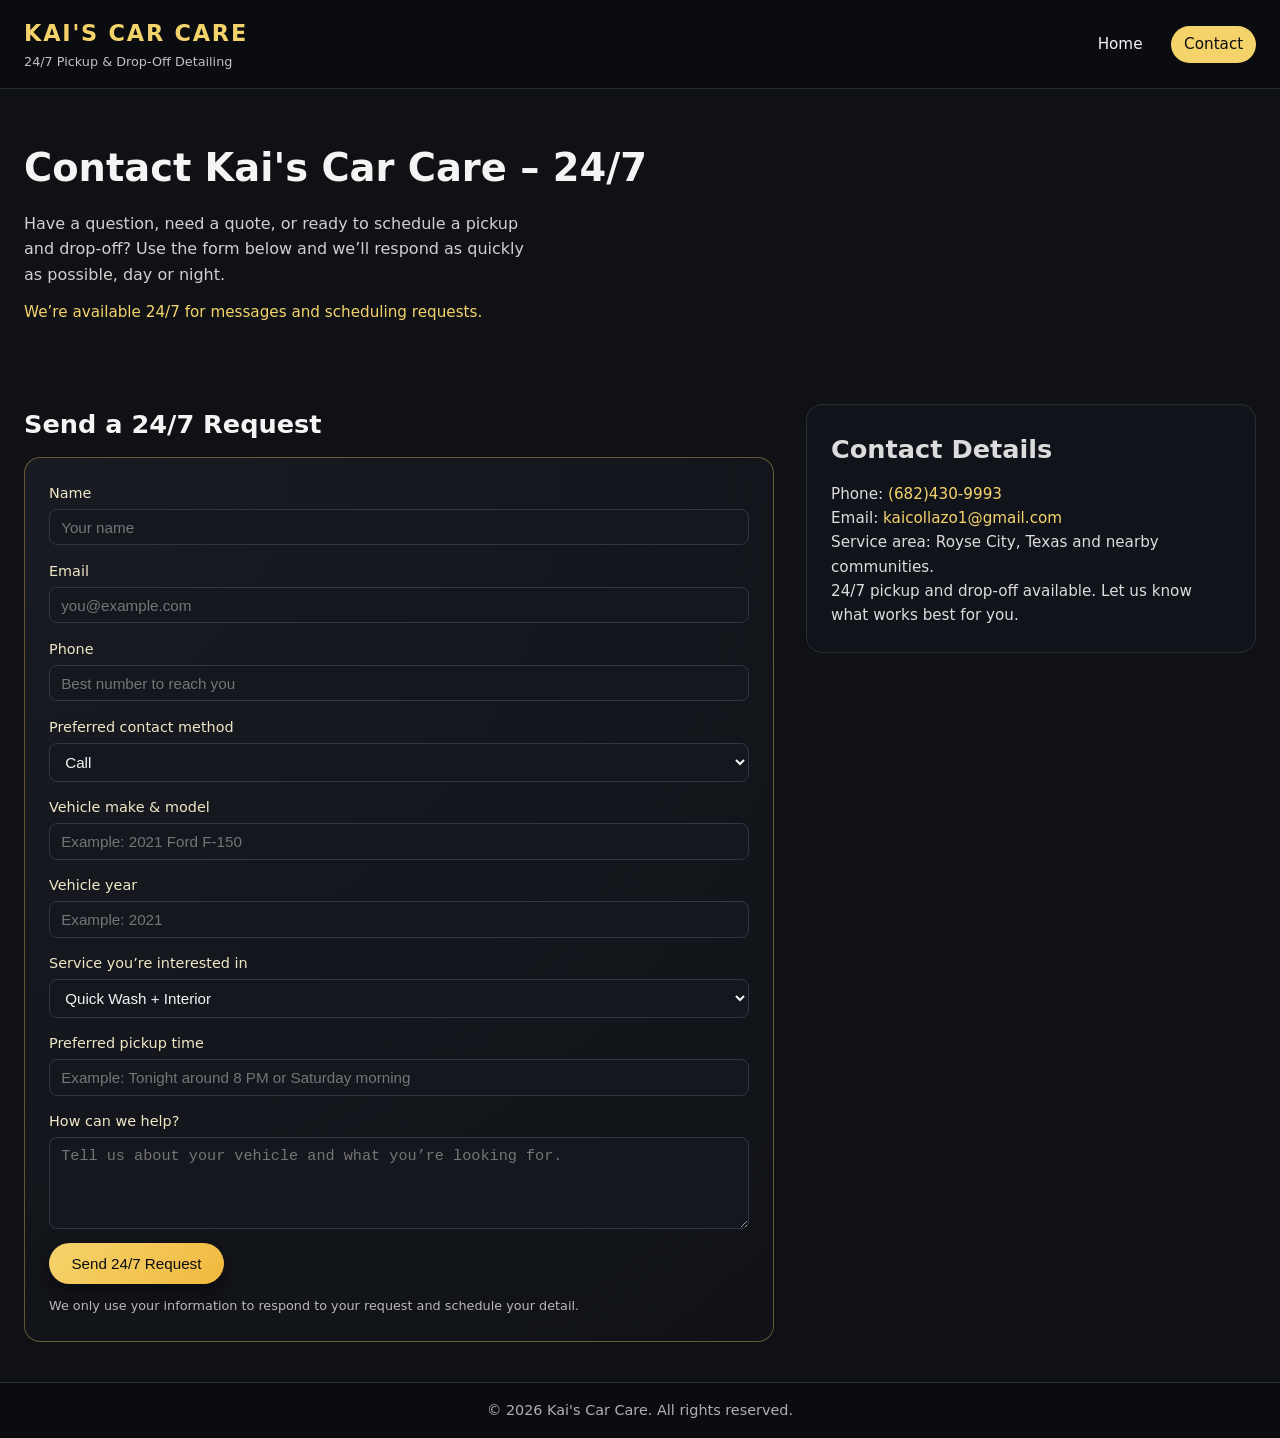
==== contact.html @ ed15dd49 "Add files via upload" ====
<!DOCTYPE html>
<html lang="en">
<head>
    <meta charset="UTF-8">
    <meta name="viewport" content="width=device-width, initial-scale=1.0">
    <title>Contact Kai's Car Care – 24/7 Detailing</title>
    <link rel="stylesheet" href="style.css">
</head>
<body>
    <header class="site-header">
        <div class="logo">
            <span class="logo-main">Kai's Car Care</span>
            <span class="logo-sub">24/7 Pickup & Drop-Off Detailing</span>
        </div>
        <nav class="nav">
            <a href="index.html" class="nav-link">Home</a>
            <a href="contact.html" class="nav-link active">Contact</a>
        </nav>
    </header>

    <main>
        <!-- Contact Hero -->
        <section class="hero hero-inner">
            <div class="hero-text">
                <h1>Contact Kai's Car Care – 24/7</h1>
                <p class="hero-subtitle">
                    Have a question, need a quote, or ready to schedule a pickup and drop-off? Use the form below and we’ll respond as quickly as possible, day or night.
                </p>
                <p class="hero-tagline">
                    We’re available 24/7 for messages and scheduling requests.
                </p>
            </div>
        </section>

        <!-- Contact Section -->
        <section class="section contact-section">
            <div class="contact-grid">
                <!-- Form -->
                <div class="contact-form-wrapper">
                    <h2>Send a 24/7 Request</h2>
                    <form class="contact-form" action="https://formsubmit.co/kaicollazo1@gmail.com" method="POST">
                        <input type="hidden" name="_subject" value="New Kai's Car Care inquiry">
<input type="hidden" name="_captcha" value="false">
<input type="hidden" name="_template" value="table">
                        <div class="form-row">
                            <label for="name">Name</label>
                            <input type="text" id="name" name="name" placeholder="Your name">
                        </div>

                        <div class="form-row">
                            <label for="email">Email</label>
                            <input type="email" id="email" name="email" placeholder="you@example.com">
                        </div>

                        <div class="form-row">
                            <label for="phone">Phone</label>
                            <input type="tel" id="phone" name="phone" placeholder="Best number to reach you">
                        </div>

                        <div class="form-row">
                            <label for="contact-method">Preferred contact method</label>
                            <select id="contact-method" name="contact-method">
                                <option value="call">Call</option>
                                <option value="text">Text</option>
                                <option value="email">Email</option>
                            </select>
                        </div>

                        <div class="form-row">
                            <label for="vehicle-make-model">Vehicle make &amp; model</label>
                            <input type="text" id="vehicle-make-model" name="vehicle-make-model" placeholder="Example: 2021 Ford F-150">
                        </div>

                        <div class="form-row">
                            <label for="vehicle-year">Vehicle year</label>
                            <input type="text" id="vehicle-year" name="vehicle-year" placeholder="Example: 2021">
                        </div>

                        <div class="form-row">
                            <label for="service">Service you’re interested in</label>
                            <select id="service" name="service">
                                <option value="quick-wash-interior">Quick Wash + Interior</option>
                                <option value="interior-refresh">Interior Refresh</option>
                                <option value="interior-deep-clean">Interior Deep Clean</option>
                                <option value="full-detail">Full Detail</option>
                                <option value="bike-wash-detail">Bike Wash &amp; Detail</option>
                                <option value="not-sure">Not sure / Please recommend</option>
                            </select>
                        </div>

                        <div class="form-row">
                            <label for="pickup-time">Preferred pickup time</label>
                            <input type="text" id="pickup-time" name="pickup-time" placeholder="Example: Tonight around 8 PM or Saturday morning">
                        </div>

                        <div class="form-row">
                            <label for="message">How can we help?</label>
                            <textarea id="message" name="message" rows="4" placeholder="Tell us about your vehicle and what you’re looking for."></textarea>
                        </div>

                        <button type="submit" class="btn btn-primary">Send 24/7 Request</button>

                        <p class="form-note">
                            We only use your information to respond to your request and schedule your detail.
                        </p>
                    </form>
                </div>

                <!-- Contact Info -->
                <div class="contact-info">
                    <h2>Contact Details</h2>
                    <p>
                        Phone: <span class="highlight">(682)430-9993</span><br>
                        Email: <span class="highlight">kaicollazo1@gmail.com</span>
                    </p>
                    <p>
                        Service area: Royse City, Texas and nearby communities.
                    </p>
                    <p>
                        24/7 pickup and drop-off available. Let us know what works best for you.
                    </p>
                </div>
            </div>
        </section>
    </main>

    <footer class="site-footer">
        <p>&copy; <span id="year"></span> Kai's Car Care. All rights reserved.</p>
    </footer>

    <script src="script.js"></script>
</body>
</html>
---- style.css ----
/* Base styles */
* {
    box-sizing: border-box;
    margin: 0;
    padding: 0;
}

body {
    font-family: system-ui, -apple-system, BlinkMacSystemFont, "Segoe UI", sans-serif;
    background-color: #0f1115; /* charcoal */
    color: #f4f4f4;
    line-height: 1.6;
}

a {
    color: inherit;
    text-decoration: none;
}

img {
    max-width: 100%;
    display: block;
}

/* Layout containers */
.site-header,
.site-footer {
    background-color: #0b0c10;
    border-bottom: 1px solid #2a2d33;
    padding: 1rem 1.5rem;
}

.site-footer {
    border-top: 1px solid #2a2d33;
    border-bottom: none;
    text-align: center;
    font-size: 0.9rem;
    color: #b0b0b0;
}

.site-header {
    display: flex;
    align-items: center;
    justify-content: space-between;
    position: sticky;
    top: 0;
    z-index: 100;
}

.logo {
    display: flex;
    flex-direction: column;
}

.logo-main {
    font-size: 1.4rem;
    letter-spacing: 0.08em;
    text-transform: uppercase;
    font-weight: 600;
    color: #f5d36b; /* gold */
}

.logo-sub {
    font-size: 0.8rem;
    color: #c2c2c2;
}

.nav {
    display: flex;
    gap: 1rem;
}

.nav-link {
    font-size: 0.95rem;
    padding: 0.4rem 0.8rem;
    border-radius: 999px;
    transition: background-color 0.2s ease, color 0.2s ease;
}

.nav-link:hover {
    background-color: #1c1f26;
}

.nav-link.active {
    background-color: #f5d36b;
    color: #0b0c10;
}

/* Hero */
.hero {
    display: grid;
    grid-template-columns: minmax(0, 1.2fr) minmax(0, 1fr);
    gap: 2rem;
    padding: 3rem 1.5rem 2rem;
    align-items: center;
}

.hero-inner {
    grid-template-columns: minmax(0, 1fr);
}

.hero-text h1 {
    font-size: clamp(2rem, 3vw, 2.8rem);
    margin-bottom: 0.75rem;
}

.hero-subtitle {
    font-size: 1rem;
    color: #d0d0d0;
    max-width: 32rem;
    margin-bottom: 0.75rem;
}

.hero-tagline {
    font-size: 0.95rem;
    color: #f5d36b;
    margin-bottom: 1.5rem;
}

.hero-buttons {
    display: flex;
    flex-wrap: wrap;
    gap: 0.75rem;
}

/* Buttons */
.btn {
    display: inline-flex;
    align-items: center;
    justify-content: center;
    padding: 0.75rem 1.4rem;
    border-radius: 999px;
    font-size: 0.95rem;
    font-weight: 500;
    cursor: pointer;
    border: none;
    transition: transform 0.15s ease, box-shadow 0.15s ease, background-color 0.15s ease, color 0.15s ease;
    white-space: nowrap;
}

.btn-primary {
    background: linear-gradient(135deg, #f5d36b, #f1b93f);
    color: #0b0c10;
    box-shadow: 0 8px 20px rgba(0, 0, 0, 0.5);
}

.btn-primary:hover {
    transform: translateY(-1px);
    box-shadow: 0 12px 24px rgba(0, 0, 0, 0.7);
}

.btn-secondary {
    background-color: transparent;
    border: 1px solid #f5d36b;
    color: #f5d36b;
}

.btn-secondary:hover {
    background-color: #f5d36b;
    color: #0b0c10;
}

/* Slider */
.slider {
    position: relative;
    overflow: hidden;
    border-radius: 16px;
    background-color: #1a1c22;
    min-height: 260px;
}

.slide {
    position: absolute;
    inset: 0;
    opacity: 0;
    transition: opacity 0.5s ease;
    display: flex;
    flex-direction: column;
}

.slide.active {
    opacity: 1;
    position: relative;
}

.slide-image {
    flex: 1;
    background-size: cover;
    background-position: center;
}

.slide-caption {
    padding: 0.75rem 1rem;
    background: linear-gradient(to right, rgba(11, 12, 16, 0.9), rgba(11, 12, 16, 0.5));
    font-size: 0.9rem;
    color: #f4f4f4;
}

.slider-btn {
    position: absolute;
    top: 50%;
    transform: translateY(-50%);
    background-color: rgba(15, 17, 21, 0.8);
    border: 1px solid rgba(245, 211, 107, 0.5);
    color: #f5d36b;
    width: 32px;
    height: 32px;
    border-radius: 999px;
    display: flex;
    align-items: center;
    justify-content: center;
    cursor: pointer;
    font-size: 1.1rem;
    transition: background-color 0.15s ease, transform 0.15s ease;
}

.slider-btn:hover {
    background-color: rgba(245, 211, 107, 0.9);
    color: #0b0c10;
    transform: translateY(-50%) scale(1.05);
}

.slider-btn.prev {
    left: 10px;
}

.slider-btn.next {
    right: 10px;
}

/* Sections */
.section {
    padding: 2.5rem 1.5rem;
}

.section-alt {
    background-color: #11131a;
}

.section h2 {
    font-size: 1.6rem;
    margin-bottom: 0.75rem;
}

.section-intro {
    color: #d0d0d0;
    max-width: 36rem;
    margin-bottom: 1.75rem;
}

/* Cards */
.card-grid {
    display: grid;
    grid-template-columns: repeat(auto-fit, minmax(240px, 1fr));
    gap: 1.5rem;
    margin-bottom: 1.5rem;
}

.card {
    background: radial-gradient(circle at top left, #191b22, #101218);
    border-radius: 16px;
    padding: 1.25rem 1.25rem 1.5rem;
    border: 1px solid rgba(245, 211, 107, 0.35);
    box-shadow: 0 14px 28px rgba(0, 0, 0, 0.6);
}

.card h3 {
    font-size: 1.1rem;
    margin-bottom: 0.5rem;
    color: #fdf7dd;
}

.card-text {
    font-size: 0.95rem;
    color: #dcdcdc;
}

/* Features list */
.features {
    list-style: none;
    margin-top: 0.5rem;
}

.features li {
    position: relative;
    padding-left: 1.4rem;
    margin-bottom: 0.5rem;
    font-size: 0.95rem;
    color: #dcdcdc;
}

.features li::before {
    content: "•";
    position: absolute;
    left: 0;
    top: 0;
    color: #f5d36b;
}

/* Final CTA */
.final-cta {
    text-align: center;
}

.final-cta h3 {
    font-size: 1.4rem;
    margin-bottom: 0.5rem;
}

/* Contact */
.contact-section {
    padding-top: 1.5rem;
}

.contact-grid {
    display: grid;
    gap: 2rem;
    grid-template-columns: minmax(0, 2fr) minmax(0, 1.2fr);
    align-items: flex-start;
}

.contact-form-wrapper h2,
.contact-info h2 {
    margin-bottom: 0.75rem;
}

.contact-form {
    background: radial-gradient(circle at top left, #191b22, #101218);
    border-radius: 16px;
    padding: 1.5rem;
    border: 1px solid rgba(245, 211, 107, 0.35);
}

.form-row {
    display: flex;
    flex-direction: column;
    margin-bottom: 0.9rem;
}

.form-row label {
    font-size: 0.9rem;
    margin-bottom: 0.25rem;
    color: #f0e7c6;
}

.form-row input,
.form-row select,
.form-row textarea {
    padding: 0.55rem 0.7rem;
    border-radius: 8px;
    border: 1px solid #333542;
    background-color: #14171e;
    color: #f4f4f4;
    font-size: 0.95rem;
    outline: none;
}

.form-row input:focus,
.form-row select:focus,
.form-row textarea:focus {
    border-color: #f5d36b;
    box-shadow: 0 0 0 1px rgba(245, 211, 107, 0.4);
}

.form-note {
    font-size: 0.8rem;
    color: #b8b8b8;
    margin-top: 0.75rem;
}

.contact-info {
    background-color: #11131a;
    border-radius: 16px;
    padding: 1.5rem;
    border: 1px solid #2a2d33;
    font-size: 0.95rem;
    color: #dcdcdc;
}

.highlight {
    color: #f5d36b;
}

/* Responsive */
@media (max-width: 900px) {
    .hero {
        grid-template-columns: minmax(0, 1fr);
    }

    .contact-grid {
        grid-template-columns: minmax(0, 1fr);
    }

    .site-header {
        flex-direction: column;
        align-items: flex-start;
        gap: 0.75rem;
    }
}

@media (max-width: 600px) {
    .section,
    .hero {
        padding: 2rem 1rem;
    }

    .nav {
        width: 100%;
        justify-content: flex-start;
    }
}
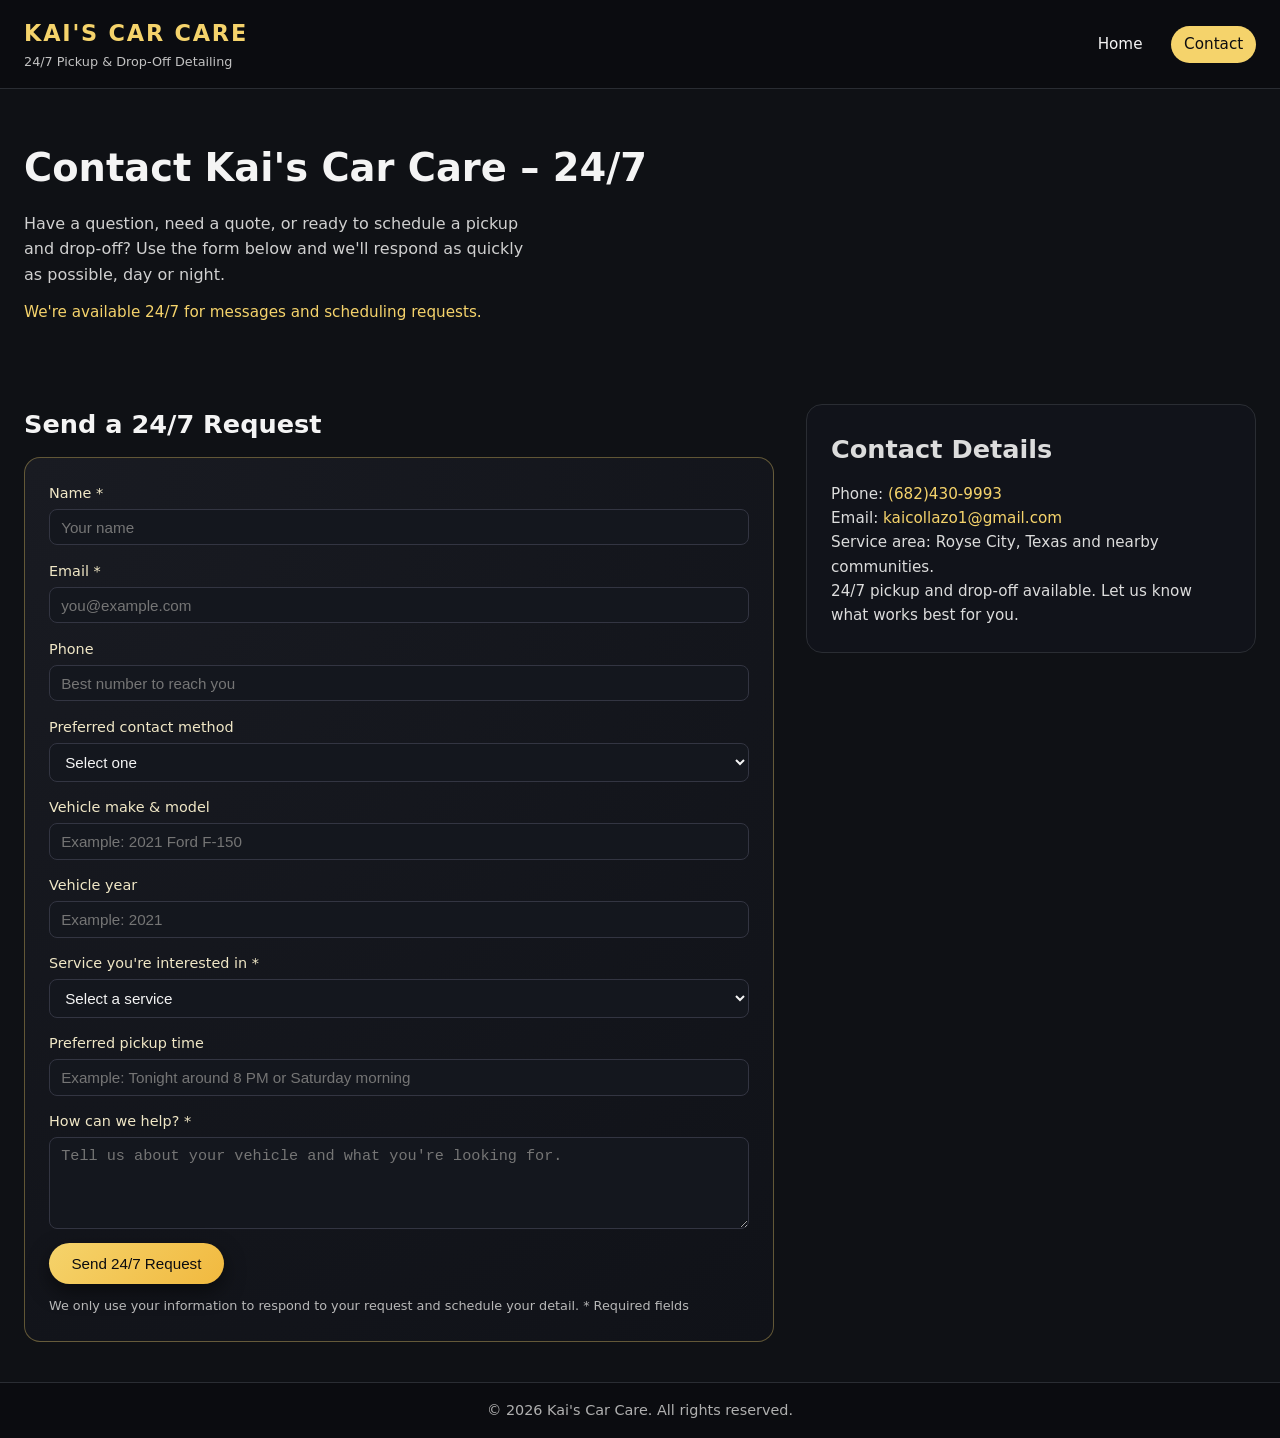
==== commit 3eeda9fd: "Enhance contact form with required fields and text updates Updated contact form to include required " ====
--- a/contact.html
+++ b/contact.html
@@ -24,10 +24,10 @@
             <div class="hero-text">
                 <h1>Contact Kai's Car Care – 24/7</h1>
                 <p class="hero-subtitle">
-                    Have a question, need a quote, or ready to schedule a pickup and drop-off? Use the form below and we’ll respond as quickly as possible, day or night.
+                    Have a question, need a quote, or ready to schedule a pickup and drop-off? Use the form below and we'll respond as quickly as possible, day or night.
                 </p>
                 <p class="hero-tagline">
-                    We’re available 24/7 for messages and scheduling requests.
+                    We're available 24/7 for messages and scheduling requests.
                 </p>
             </div>
         </section>
@@ -40,16 +40,19 @@
                     <h2>Send a 24/7 Request</h2>
                     <form class="contact-form" action="https://formsubmit.co/kaicollazo1@gmail.com" method="POST">
                         <input type="hidden" name="_subject" value="New Kai's Car Care inquiry">
-<input type="hidden" name="_captcha" value="false">
-<input type="hidden" name="_template" value="table">
+                        <input type="hidden" name="_captcha" value="false">
+                        <input type="hidden" name="_template" value="table">
+                        <input type="hidden" name="_url" value="https://kaicollazo.github.io/contact.html">
+                        <input type="hidden" name="_next" value="https://kaicollazo.github.io/thanks.html">
+                        
                         <div class="form-row">
-                            <label for="name">Name</label>
-                            <input type="text" id="name" name="name" placeholder="Your name">
+                            <label for="name">Name <span class="required">*</span></label>
+                            <input type="text" id="name" name="name" placeholder="Your name" required>
                         </div>
 
                         <div class="form-row">
-                            <label for="email">Email</label>
-                            <input type="email" id="email" name="email" placeholder="you@example.com">
+                            <label for="email">Email <span class="required">*</span></label>
+                            <input type="email" id="email" name="email" placeholder="you@example.com" required>
                         </div>
 
                         <div class="form-row">
@@ -59,7 +62,8 @@
 
                         <div class="form-row">
                             <label for="contact-method">Preferred contact method</label>
-                            <select id="contact-method" name="contact-method">
+                            <select id="contact-method" name="contact-method" required>
+                                <option value="">Select one</option>
                                 <option value="call">Call</option>
                                 <option value="text">Text</option>
                                 <option value="email">Email</option>
@@ -67,7 +71,7 @@
                         </div>
 
                         <div class="form-row">
-                            <label for="vehicle-make-model">Vehicle make &amp; model</label>
+                            <label for="vehicle-make-model">Vehicle make & model</label>
                             <input type="text" id="vehicle-make-model" name="vehicle-make-model" placeholder="Example: 2021 Ford F-150">
                         </div>
 
@@ -77,13 +81,14 @@
                         </div>
 
                         <div class="form-row">
-                            <label for="service">Service you’re interested in</label>
-                            <select id="service" name="service">
+                            <label for="service">Service you're interested in <span class="required">*</span></label>
+                            <select id="service" name="service" required>
+                                <option value="">Select a service</option>
                                 <option value="quick-wash-interior">Quick Wash + Interior</option>
                                 <option value="interior-refresh">Interior Refresh</option>
                                 <option value="interior-deep-clean">Interior Deep Clean</option>
                                 <option value="full-detail">Full Detail</option>
-                                <option value="bike-wash-detail">Bike Wash &amp; Detail</option>
+                                <option value="bike-wash-detail">Bike Wash & Detail</option>
                                 <option value="not-sure">Not sure / Please recommend</option>
                             </select>
                         </div>
@@ -94,14 +99,14 @@
                         </div>
 
                         <div class="form-row">
-                            <label for="message">How can we help?</label>
-                            <textarea id="message" name="message" rows="4" placeholder="Tell us about your vehicle and what you’re looking for."></textarea>
+                            <label for="message">How can we help? <span class="required">*</span></label>
+                            <textarea id="message" name="message" rows="4" placeholder="Tell us about your vehicle and what you're looking for." required></textarea>
                         </div>
 
                         <button type="submit" class="btn btn-primary">Send 24/7 Request</button>
 
                         <p class="form-note">
-                            We only use your information to respond to your request and schedule your detail.
+                            We only use your information to respond to your request and schedule your detail. <span class="required">* Required fields</span>
                         </p>
                     </form>
                 </div>
@@ -130,4 +135,4 @@
 
     <script src="script.js"></script>
 </body>
-</html>+</html>
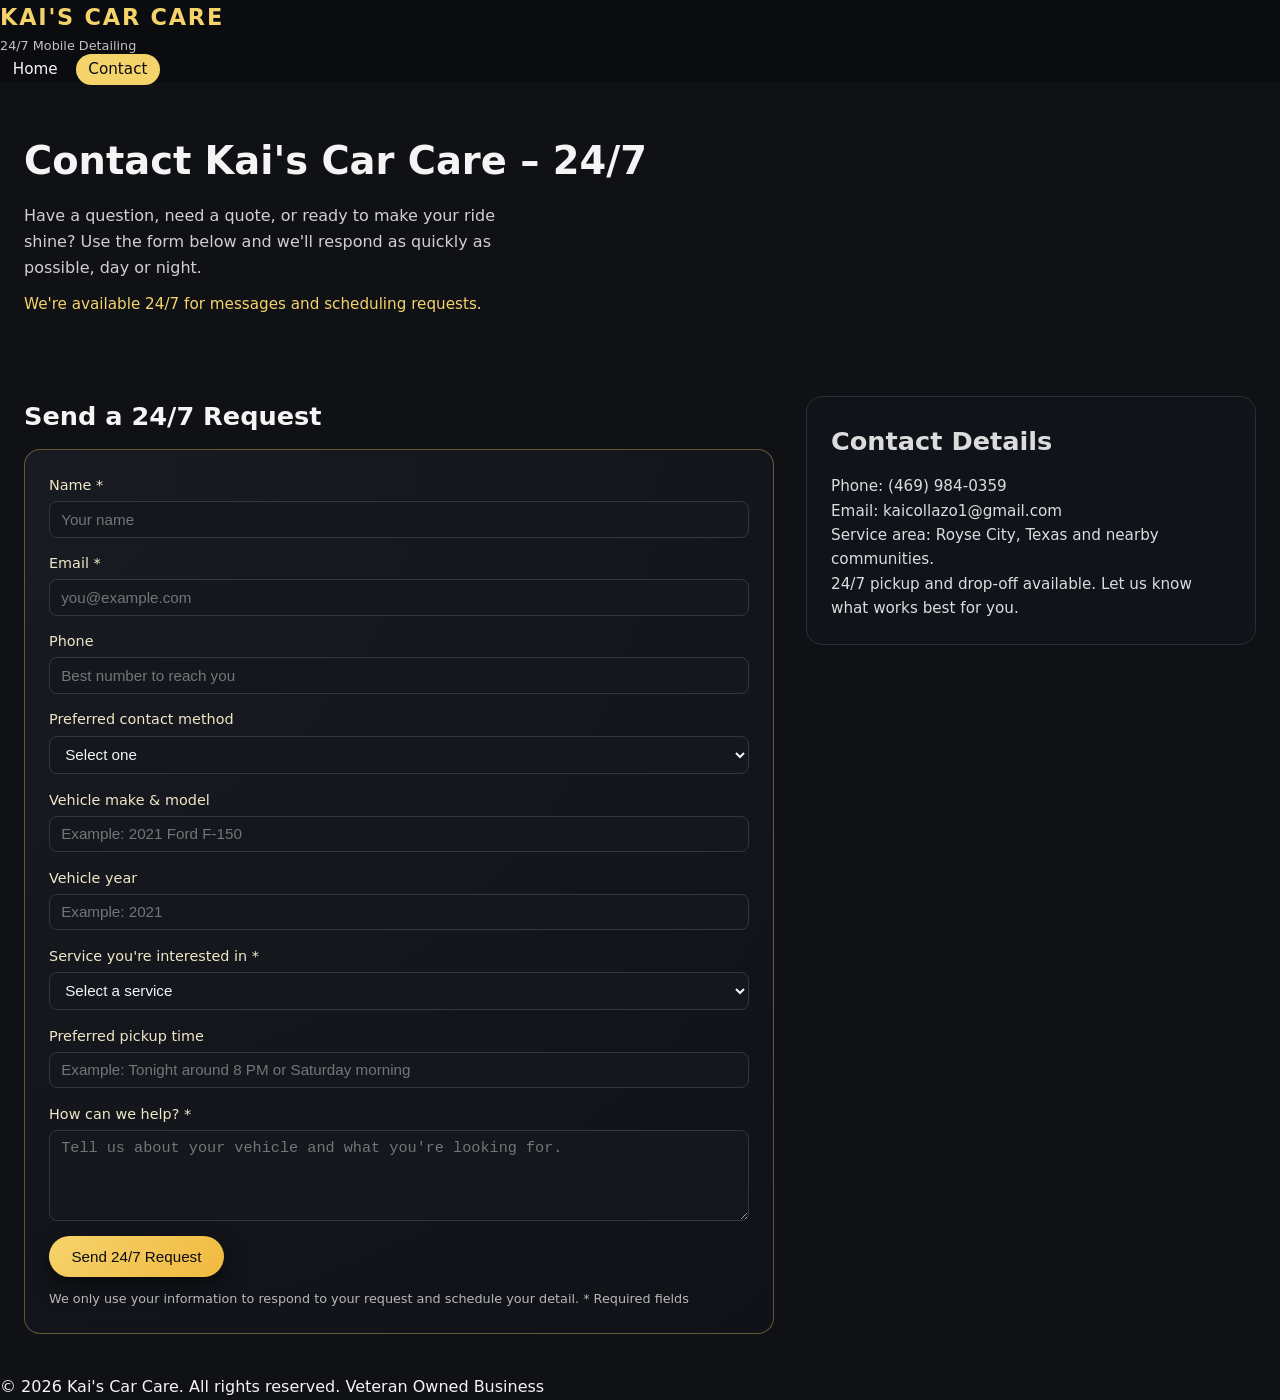
==== commit 563935a9: "fix: phone" ====
--- a/contact.html
+++ b/contact.html
@@ -10,10 +10,10 @@
     <header class="site-header">
         <div class="logo">
             <span class="logo-main">Kai's Car Care</span>
-            <span class="logo-sub">24/7 Pickup & Drop-Off Detailing</span>
+            <span class="logo-sub">24/7 Mobile Detailing</span>
         </div>
         <nav class="nav">
-            <a href="index.html" class="nav-link">Home</a>
+            <a href="https://kaiscarcare.github.io/KaisCarCareRoyceCity/" class="nav-link">Home</a>
             <a href="contact.html" class="nav-link active">Contact</a>
         </nav>
     </header>
@@ -24,7 +24,7 @@
             <div class="hero-text">
                 <h1>Contact Kai's Car Care – 24/7</h1>
                 <p class="hero-subtitle">
-                    Have a question, need a quote, or ready to schedule a pickup and drop-off? Use the form below and we'll respond as quickly as possible, day or night.
+                    Have a question, need a quote, or ready to make your ride shine? Use the form below and we'll respond as quickly as possible, day or night.
                 </p>
                 <p class="hero-tagline">
                     We're available 24/7 for messages and scheduling requests.
@@ -39,12 +39,14 @@
                 <div class="contact-form-wrapper">
                     <h2>Send a 24/7 Request</h2>
                     <form class="contact-form" action="https://formsubmit.co/kaicollazo1@gmail.com" method="POST">
+                        <!-- FormSubmit config -->
                         <input type="hidden" name="_subject" value="New Kai's Car Care inquiry">
                         <input type="hidden" name="_captcha" value="false">
                         <input type="hidden" name="_template" value="table">
-                        <input type="hidden" name="_url" value="https://kaicollazo.github.io/contact.html">
-                        <input type="hidden" name="_next" value="https://kaicollazo.github.io/thanks.html">
-                        
+                        <!-- IMPORTANT: your real GitHub Pages URLs -->
+                        <input type="hidden" name="_url" value="https://kaiscarcare.github.io/KaisCarCareRoyceCity/contact.html">
+                        <input type="hidden" name="_next" value="https://kaiscarcare.github.io/KaisCarCareRoyceCity/thanks.html">
+
                         <div class="form-row">
                             <label for="name">Name <span class="required">*</span></label>
                             <input type="text" id="name" name="name" placeholder="Your name" required>
@@ -71,7 +73,7 @@
                         </div>
 
                         <div class="form-row">
-                            <label for="vehicle-make-model">Vehicle make & model</label>
+                            <label for="vehicle-make-model">Vehicle make &amp; model</label>
                             <input type="text" id="vehicle-make-model" name="vehicle-make-model" placeholder="Example: 2021 Ford F-150">
                         </div>
 
@@ -88,7 +90,7 @@
                                 <option value="interior-refresh">Interior Refresh</option>
                                 <option value="interior-deep-clean">Interior Deep Clean</option>
                                 <option value="full-detail">Full Detail</option>
-                                <option value="bike-wash-detail">Bike Wash & Detail</option>
+                                <option value="bike-wash-detail">Bike Wash &amp; Detail</option>
                                 <option value="not-sure">Not sure / Please recommend</option>
                             </select>
                         </div>
@@ -115,7 +117,7 @@
                 <div class="contact-info">
                     <h2>Contact Details</h2>
                     <p>
-                        Phone: <span class="highlight">(682)430-9993</span><br>
+                        Phone: <span class="highlight">(469) 984-0359</span><br>
                         Email: <span class="highlight">kaicollazo1@gmail.com</span>
                     </p>
                     <p>
@@ -130,7 +132,7 @@
     </main>
 
     <footer class="site-footer">
-        <p>&copy; <span id="year"></span> Kai's Car Care. All rights reserved.</p>
+        <p>&copy; <span id="year"></span> Kai's Car Care. All rights reserved. Veteran Owned Business</p>
     </footer>
 
     <script src="script.js"></script>
--- a/style.css
+++ b/style.css
@@ -22,29 +22,29 @@
     display: block;
 }
 
-/* Layout containers */
-.site-header,
-.site-footer {
-    background-color: #0b0c10;
-    border-bottom: 1px solid #2a2d33;
-    padding: 1rem 1.5rem;
-}
-
-.site-footer {
-    border-top: 1px solid #2a2d33;
-    border-bottom: none;
-    text-align: center;
-    font-size: 0.9rem;
-    color: #b0b0b0;
-}
-
+/* Header */
 .site-header {
-    display: flex;
-    align-items: center;
-    justify-content: space-between;
     position: sticky;
     top: 0;
     z-index: 100;
+    background-color: #0b0c10;
+}
+
+/* Header layout */
+.header-inner {
+    max-width: 1200px;
+    margin: 0 auto;
+    padding: 1rem 1.5rem;
+
+    display: flex;
+    align-items: center;
+    justify-content: space-between;
+    gap: 1.5rem;
+}
+
+/* Left text logo */
+.header-left {
+    flex: 0 0 auto;
 }
 
 .logo {
@@ -65,11 +65,24 @@
     color: #c2c2c2;
 }
 
-.nav {
-    display: flex;
+/* Middle nav */
+.header-nav {
+    flex: 1;
+    display: flex;
+    justify-content: center;
     gap: 1rem;
-}
-
+    align-items: center;
+}
+
+/* Right image logo */
+.header-right {
+    flex: 0 0 auto;
+    display: flex;
+    align-items: center;
+    justify-content: flex-end;
+}
+
+/* Navigation links */
 .nav-link {
     font-size: 0.95rem;
     padding: 0.4rem 0.8rem;
@@ -84,6 +97,27 @@
 .nav-link.active {
     background-color: #f5d36b;
     color: #0b0c10;
+}
+
+/* Logo link + size */
+.logo-link {
+    display: flex;
+    align-items: center;
+    text-decoration: none;
+    padding: 0;
+}
+
+.logo-image {
+    height: 140px; /* adjust 120–160px as you like */
+    width: auto;
+}
+
+/* Kill any arrow or pseudo-content on the logo link */
+.logo-link::before,
+.logo-link::after,
+.logo-image::before,
+.logo-image::after {
+    content: none !important;
 }
 
 /* Hero */
@@ -375,37 +409,3 @@
     border: 1px solid #2a2d33;
     font-size: 0.95rem;
     color: #dcdcdc;
-}
-
-.highlight {
-    color: #f5d36b;
-}
-
-/* Responsive */
-@media (max-width: 900px) {
-    .hero {
-        grid-template-columns: minmax(0, 1fr);
-    }
-
-    .contact-grid {
-        grid-template-columns: minmax(0, 1fr);
-    }
-
-    .site-header {
-        flex-direction: column;
-        align-items: flex-start;
-        gap: 0.75rem;
-    }
-}
-
-@media (max-width: 600px) {
-    .section,
-    .hero {
-        padding: 2rem 1rem;
-    }
-
-    .nav {
-        width: 100%;
-        justify-content: flex-start;
-    }
-}
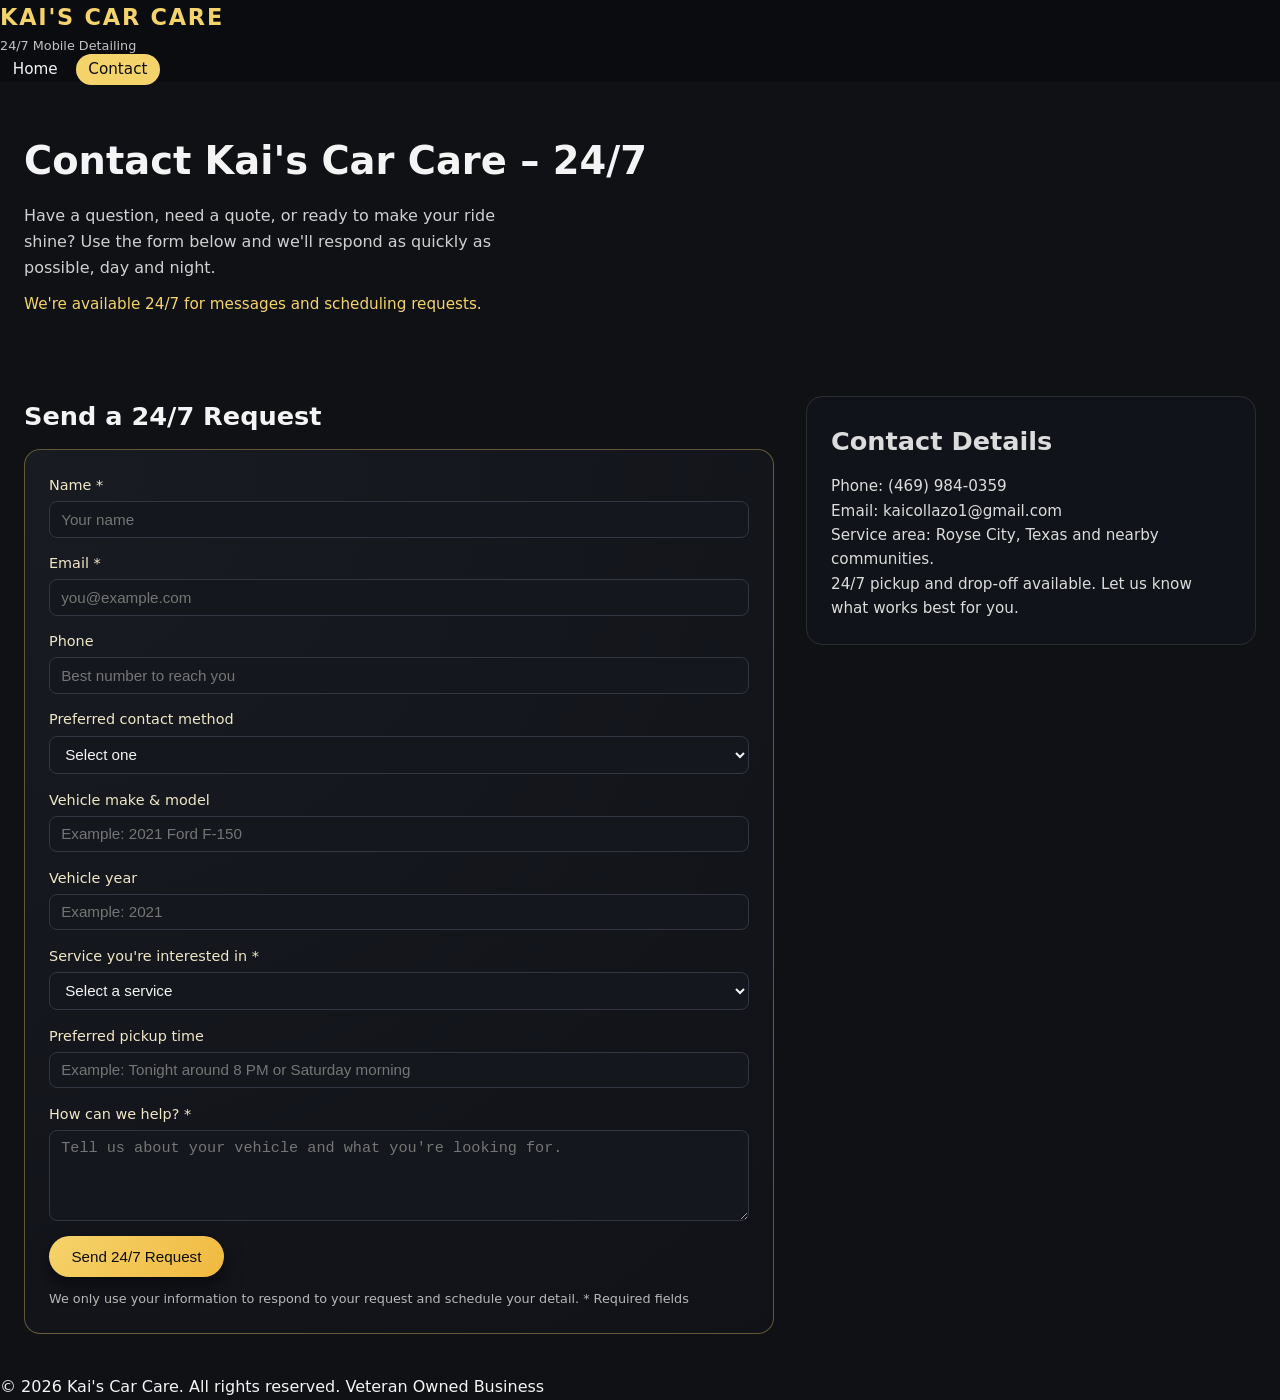
==== commit f91eff0b: "fix: contactcode" ====
--- a/contact.html
+++ b/contact.html
@@ -24,7 +24,7 @@
             <div class="hero-text">
                 <h1>Contact Kai's Car Care – 24/7</h1>
                 <p class="hero-subtitle">
-                    Have a question, need a quote, or ready to make your ride shine? Use the form below and we'll respond as quickly as possible, day or night.
+                    Have a question, need a quote, or ready to make your ride shine? Use the form below and we'll respond as quickly as possible, day and night.
                 </p>
                 <p class="hero-tagline">
                     We're available 24/7 for messages and scheduling requests.
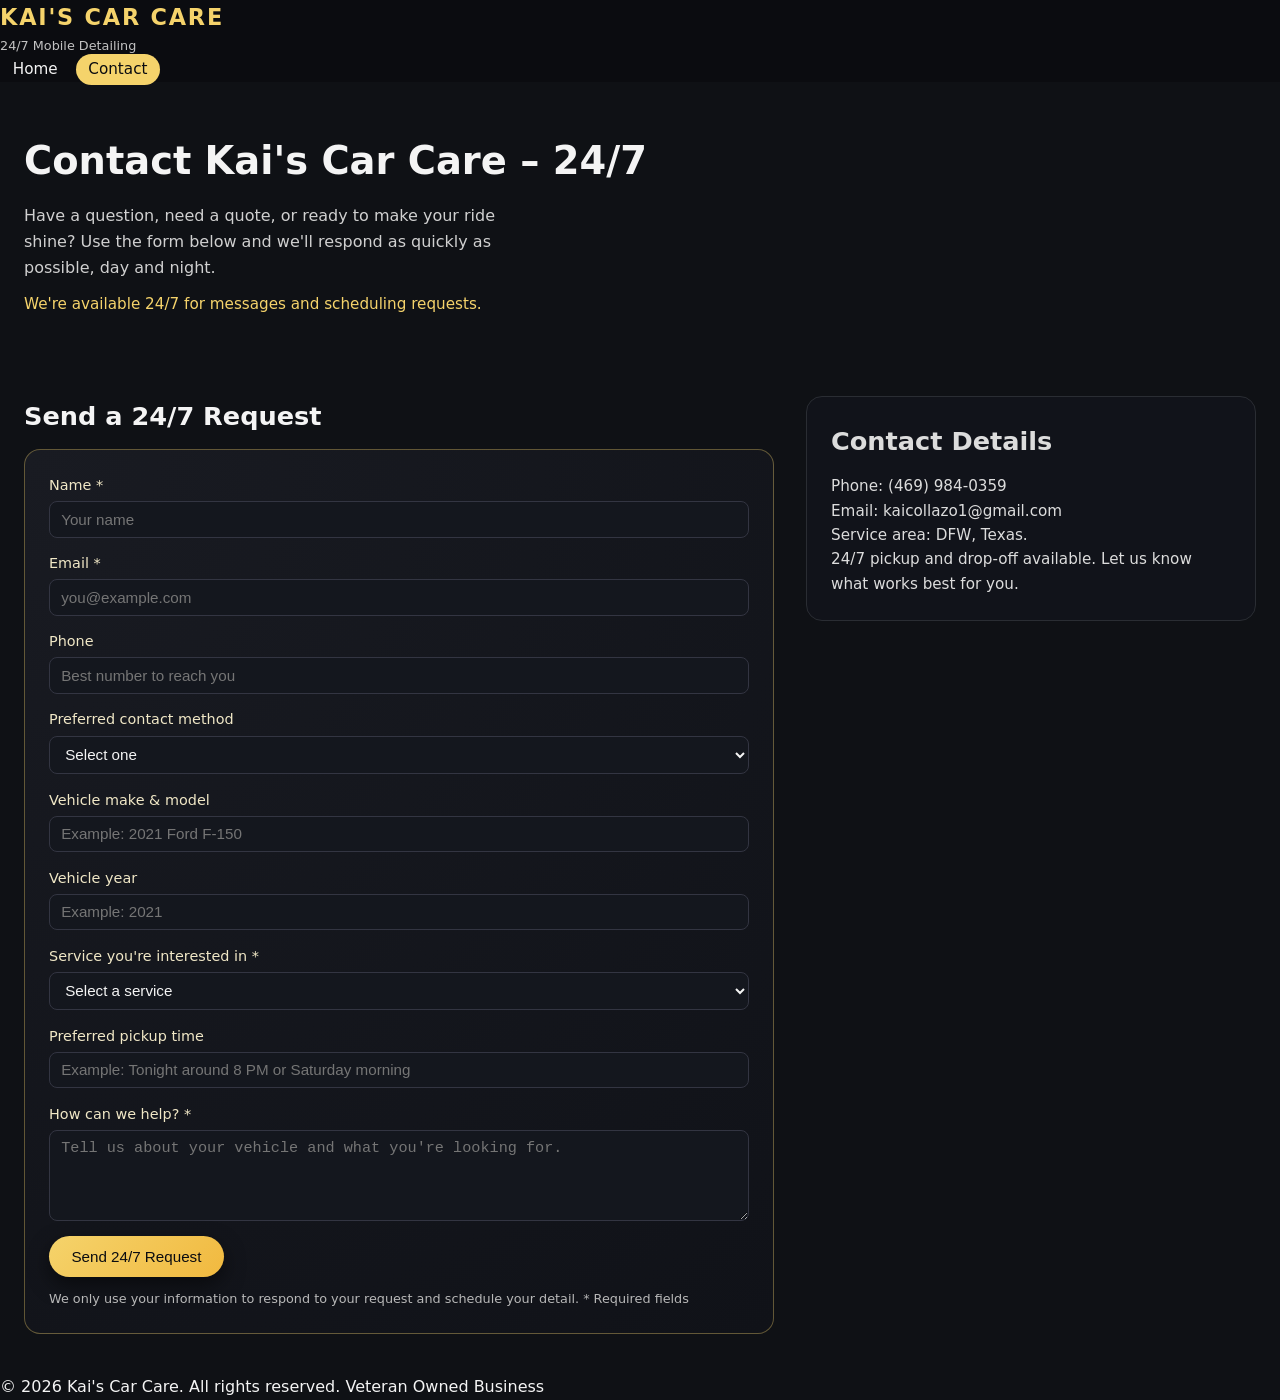
==== commit e12539b8: "fix: service area" ====
--- a/contact.html
+++ b/contact.html
@@ -121,8 +121,7 @@
                         Email: <span class="highlight">kaicollazo1@gmail.com</span>
                     </p>
                     <p>
-                        Service area: Royse City, Texas and nearby communities.
-                    </p>
+                        Service area: DFW, Texas.
                     <p>
                         24/7 pickup and drop-off available. Let us know what works best for you.
                     </p>
